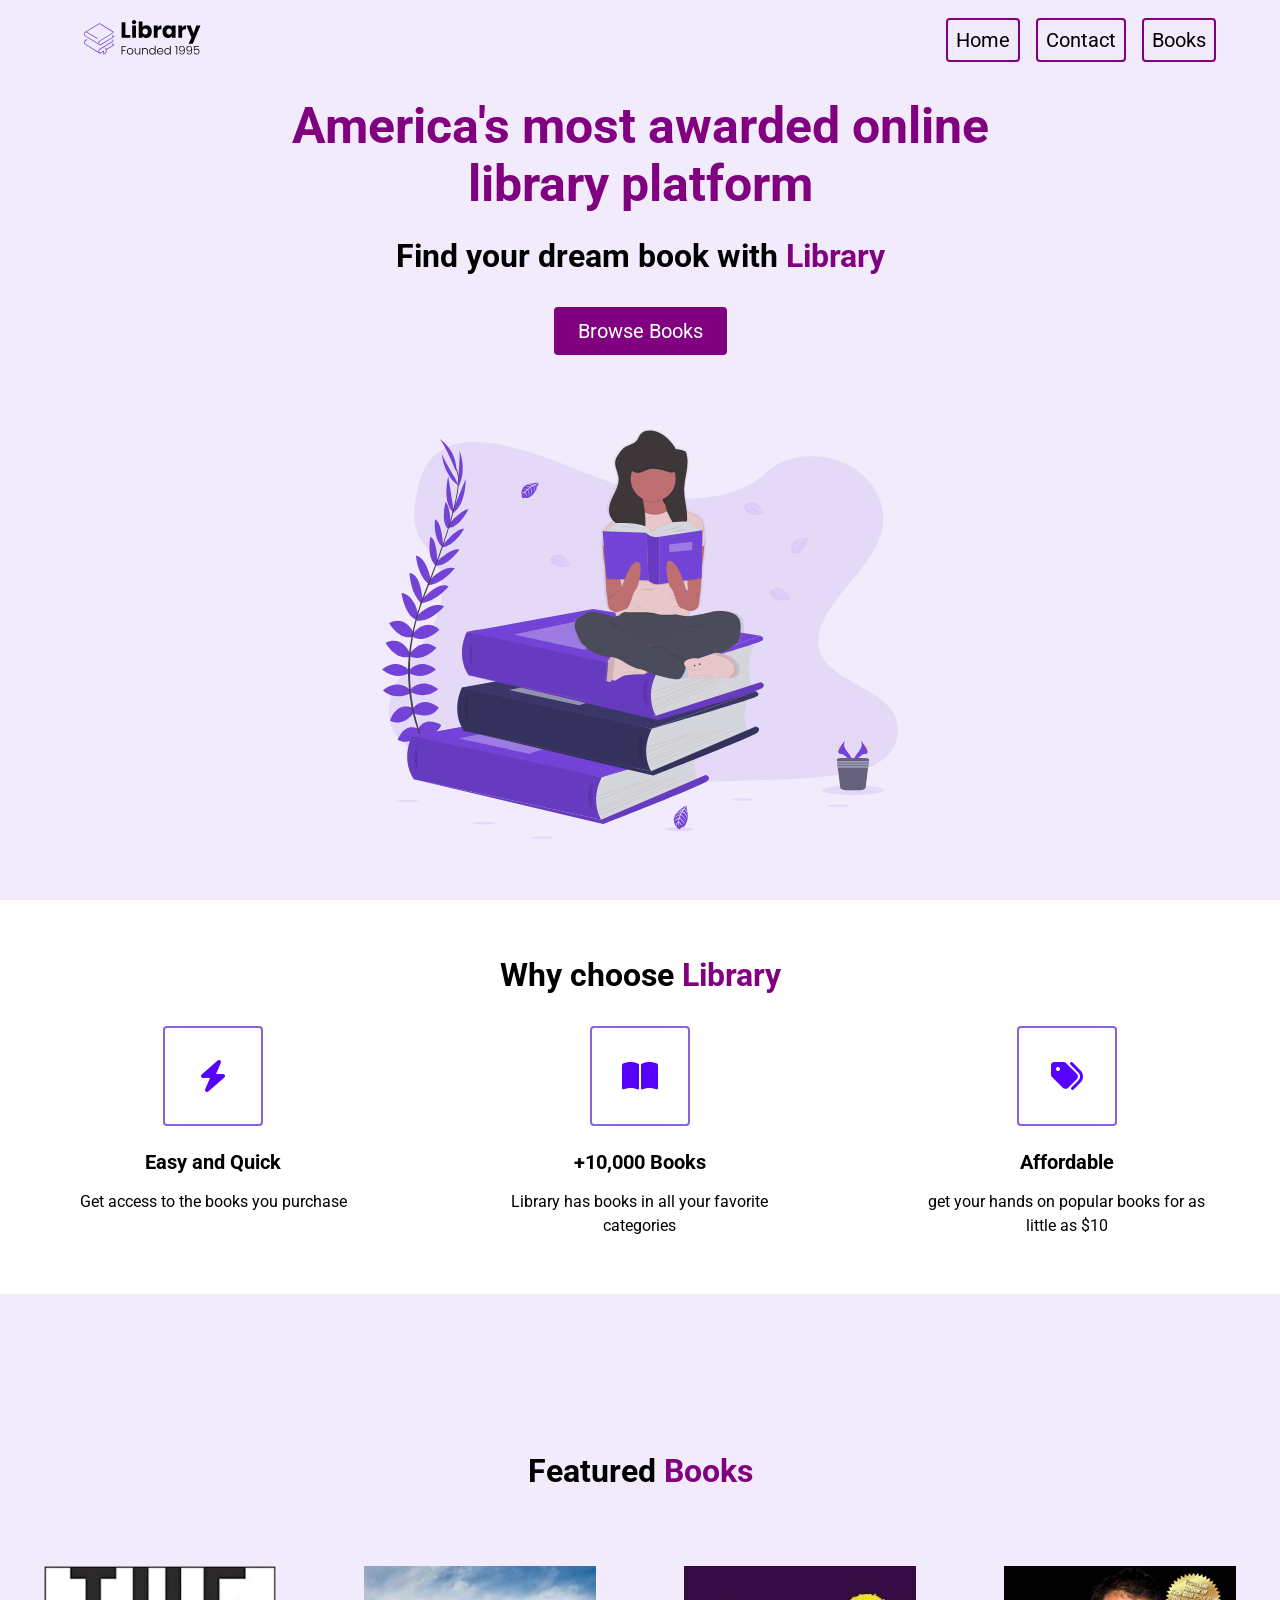
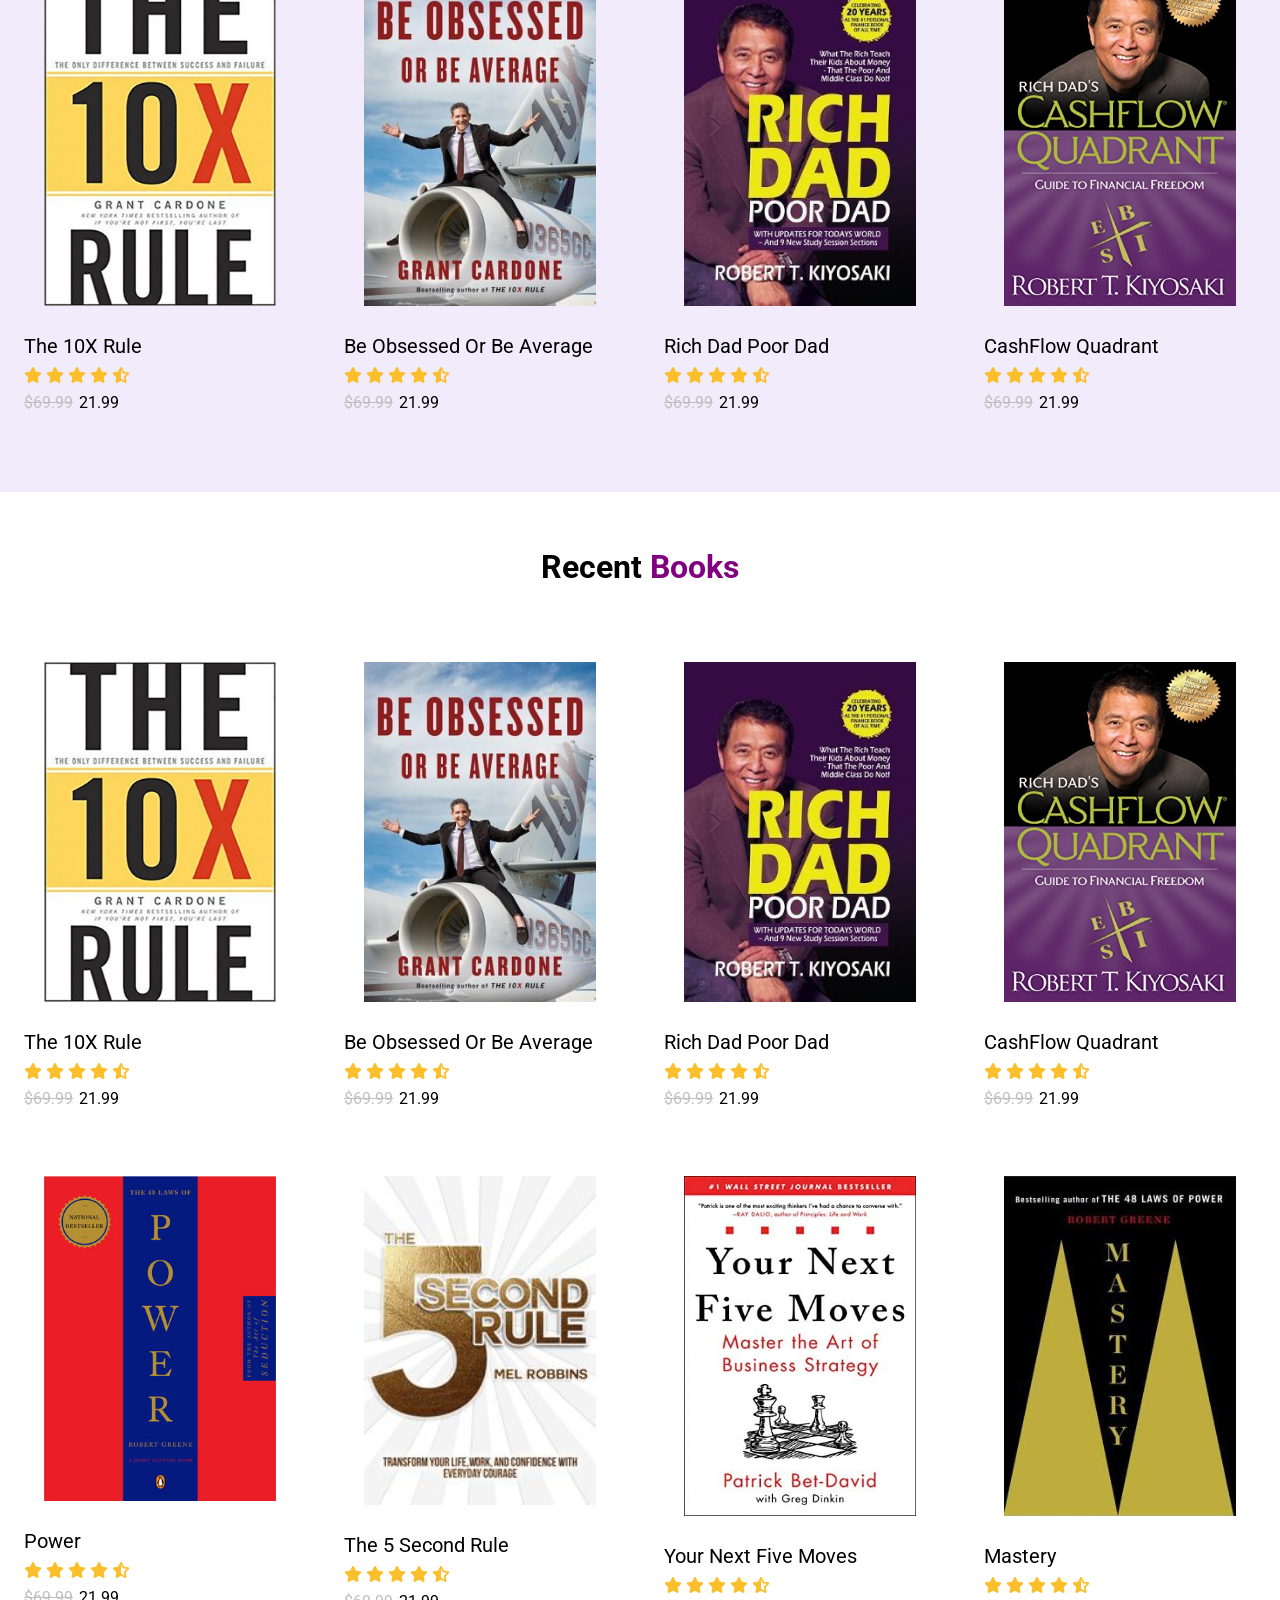
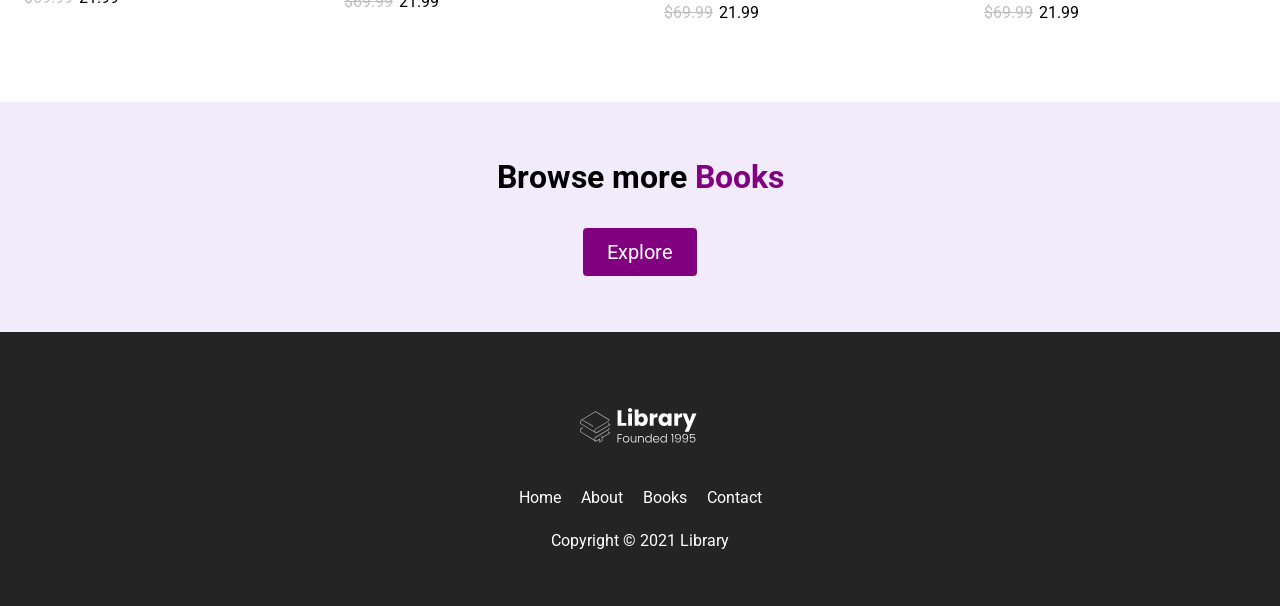
==== index.html @ 12e02684 "Pushed to a different repo" ====
<!DOCTYPE html>
<html lang="en">
<head>
    <link rel="stylesheet" href="https://cdnjs.cloudflare.com/ajax/libs/font-awesome/6.5.0/css/all.min.css">
    <link rel="stylesheet" href="Library.css">
    <script src="index.js"></script>
    <meta charset="UTF-8">
    <meta name="viewport" content="width=device-width, initial-scale=1.0">
    <title>E-Commerce</title>
</head>
<body>
    <section id="landing">
        <nav>
            <div class="nav__container">
            <img src="E-Commerce Assets/assets/Library.svg" class="logo">
            <ul class="nav__links">
                <li><a href="#" class="nav__link nav__link--primary">Home</a>
                <li><a href="#" class="nav__link nav__link--primary">Contact</a>
                <li><a href="#" class="nav__link nav__link--primary">Books</a>
            </ul>
            <button class="btn__menu" onclick="openMenu()">
                <i class="fa-solid fa-bars"></i>
            </button>
            <div class="menu__backdrop">
                <button class="btn__menu btn__menu--close" onclick= "closeMenu()">
                    <i class="fa-solid fa-times"></i>
                </button>
                <ul class="menu__links">
                    <li class="menu__list">
                        <a href="#" class="menu__link" onclick= "closeMenu()">Home</a>
                    </li>
                    <li class="menu__list">
                        <a href="#features" class="menu__link" onclick= "closeMenu()">Books</a>
                    </li>
                    <li class="menu__list">
                        <a href="#" class="menu__link no-cursor" onclick= "closeMenu()">Contact</a>
                    </li>
                </ul>
            </div>
            </div>
        </nav>
        <header>
            <div class="header__container">
                <div class="header__description">
                    <h1>America's most awarded online library platform</h1>
                    <h2>Find your dream book with <span class="purple">Library</span></h2>
                    <a href="#features"><button class="btn"> Browse Books</button></a>
                </div>
                <figure class="header__img--wrapper"><img src="E-Commerce Assets/assets/Undraw_Books.svg"></figure>
            </div>
        </header>
    </section>
    <main>
        <section id="highlights">
            <div class="container">
                <div class="row">
                    <h2>Why choose<span class="purple">&nbsp;Library</span></h2>
                </div>
                <div class="highlight__wrapper">
                    <div class="highlight">
                        <div class="highlight__img">
                            <i class="fa-solid fa-bolt"></i>
                            </div>
                          <h3 class="highlight__subtitle">Easy and Quick</h3>
                          <p class="highlight__para">Get access to the books you purchase</p>
                        </div>

                    <div class="highlight">
                        <div class="highlight__img">
                            <i class="fa-solid fa-book-open"></i>
                             </div>
                          <h3 class="highlight__subtitle">+10,000 Books</h3>
                          <p class="highlight__para">Library has books in all your favorite categories</p>
                       </div>

                    <div class="highlight">
                        <div class="highlight__img">
                            <i class="fa-solid fa-tags"></i>
                             </div>
                          <h3 class="highlight__subtitle">Affordable</h3>
                          <p class="highlight__para">get your hands on popular books for as little as $10</p>
                        </div>
                </div>
            </div>  
        </section>

        <section id="features">
            <div class="container">
                <div class="row">
                    <h2 class="section__title">Featured<span class="purple">&nbsp;Books</span></h2>
                </div>
                <div class="books">
                    <div class="book">
                        <figure class="book__img--wrapper">
                            <img class="book__img" src="E-Commerce Assets/assets/book-1.jpeg" alt="">
                        </figure>
                        <div class="book__title">The 10X Rule</div>
                        <div class="book__ratings">
                            <i class="fa-solid fa-star"></i>
                            <i class="fa-solid fa-star"></i>
                            <i class="fa-solid fa-star"></i>
                            <i class="fa-solid fa-star"></i>
                            <i class="fa-solid fa-star-half-alt"></i>
                        </div>
                        <div class="book__price">
                            <span class="book__price--normal">$69.99</span>21.99
                        </div>
                    </div>
                    <div class="book">
                        <figure class="book__img--wrapper">
                            <img class="book__img" src="E-Commerce Assets/assets/book-2.jpeg" alt="">
                        </figure>
                        <div class="book__title">Be Obsessed Or Be Average</div>
                        <div class="book__ratings">
                            <i class="fa-solid fa-star"></i>
                            <i class="fa-solid fa-star"></i>
                            <i class="fa-solid fa-star"></i>
                            <i class="fa-solid fa-star"></i>
                            <i class="fa-solid fa-star-half-alt"></i>
                        </div>
                        <div class="book__price">
                            <span class="book__price--normal">$69.99</span>21.99
                        </div>
                    </div>
                    <div class="book">
                        <figure class="book__img--wrapper">
                            <img class="book__img" src="E-Commerce Assets/assets/book-3.jpeg" alt="">
                        </figure>
                        <div class="book__title">Rich Dad Poor Dad</div>
                        <div class="book__ratings">
                            <i class="fa-solid fa-star"></i>
                            <i class="fa-solid fa-star"></i>
                            <i class="fa-solid fa-star"></i>
                            <i class="fa-solid fa-star"></i>
                            <i class="fa-solid fa-star-half-alt"></i>
                        </div>
                        <div class="book__price">
                            <span class="book__price--normal">$69.99</span>21.99
                        </div>
                    </div>
                    <div class="book">
                        <figure class="book__img--wrapper">
                            <img class="book__img" src="E-Commerce Assets/assets/book-4.jpeg" alt="">
                        </figure>
                        <div class="book__title">CashFlow Quadrant</div>
                        <div class="book__ratings">
                            <i class="fa-solid fa-star"></i>
                            <i class="fa-solid fa-star"></i>
                            <i class="fa-solid fa-star"></i>
                            <i class="fa-solid fa-star"></i>
                            <i class="fa-solid fa-star-half-alt"></i>
                        </div>
                        <div class="book__price">
                            <span class="book__price--normal">$69.99</span>21.99
                        </div>
                    </div>
                </div>
            </div>  
        </section>

        <section id="recent">
            <div class="container">
                <div class="row">
                    <h2 class="section__title">Recent<span class="purple">&nbsp;Books</span></h2>
                </div>
                <div class="books">
                    <div class="book">
                        <figure class="book__img--wrapper">
                            <img class="book__img" src="E-Commerce Assets/assets/book-1.jpeg" alt="">
                        </figure>
                        <div class="book__title">The 10X Rule</div>
                        <div class="book__ratings">
                            <i class="fa-solid fa-star"></i>
                            <i class="fa-solid fa-star"></i>
                            <i class="fa-solid fa-star"></i>
                            <i class="fa-solid fa-star"></i>
                            <i class="fa-solid fa-star-half-alt"></i>
                        </div>
                        <div class="book__price">
                            <span class="book__price--normal">$69.99</span>21.99
                        </div>
                    </div>
                    <div class="book">
                        <figure class="book__img--wrapper">
                            <img class="book__img" src="E-Commerce Assets/assets/book-2.jpeg" alt="">
                        </figure>
                        <div class="book__title">Be Obsessed Or Be Average</div>
                        <div class="book__ratings">
                            <i class="fa-solid fa-star"></i>
                            <i class="fa-solid fa-star"></i>
                            <i class="fa-solid fa-star"></i>
                            <i class="fa-solid fa-star"></i>
                            <i class="fa-solid fa-star-half-alt"></i>
                        </div>
                        <div class="book__price">
                            <span class="book__price--normal">$69.99</span>21.99
                        </div>
                    </div>
                    <div class="book">
                        <figure class="book__img--wrapper">
                            <img class="book__img" src="E-Commerce Assets/assets/book-3.jpeg" alt="">
                        </figure>
                        <div class="book__title">Rich Dad Poor Dad</div>
                        <div class="book__ratings">
                            <i class="fa-solid fa-star"></i>
                            <i class="fa-solid fa-star"></i>
                            <i class="fa-solid fa-star"></i>
                            <i class="fa-solid fa-star"></i>
                            <i class="fa-solid fa-star-half-alt"></i>
                        </div>
                        <div class="book__price">
                            <span class="book__price--normal">$69.99</span>21.99
                        </div>
                    </div>
                    <div class="book">
                        <figure  class="book__img--wrapper">
                            <img class="book__img" src="E-Commerce Assets/assets/book-4.jpeg" alt="">
                        </figure>
                        <div class="book__title">CashFlow Quadrant</div>
                        <div class="book__ratings">
                            <i class="fa-solid fa-star"></i>
                            <i class="fa-solid fa-star"></i>
                            <i class="fa-solid fa-star"></i>
                            <i class="fa-solid fa-star"></i>
                            <i class="fa-solid fa-star-half-alt"></i>
                        </div>
                        <div class="book__price">
                            <span class="book__price--normal">$69.99</span>21.99
                        </div>
                    </div>
                    <div class="book">
                        <figure  class="book__img--wrapper">
                            <img class="book__img" src="E-Commerce Assets/assets/book-5.jpeg" alt="">
                        </figure>
                        <div class="book__title">Power</div>
                        <div class="book__ratings">
                            <i class="fa-solid fa-star"></i>
                            <i class="fa-solid fa-star"></i>
                            <i class="fa-solid fa-star"></i>
                            <i class="fa-solid fa-star"></i>
                            <i class="fa-solid fa-star-half-alt"></i>
                        </div>
                        <div class="book__price">
                            <span class="book__price--normal">$69.99</span>21.99
                        </div>
                    </div>
                    <div class="book">
                        <figure  class="book__img--wrapper">
                            <img class="book__img" src="E-Commerce Assets/assets/book-6.jpeg" alt="">
                        </figure>
                        <div class="book__title">The 5 Second Rule</div>
                        <div class="book__ratings">
                            <i class="fa-solid fa-star"></i>
                            <i class="fa-solid fa-star"></i>
                            <i class="fa-solid fa-star"></i>
                            <i class="fa-solid fa-star"></i>
                            <i class="fa-solid fa-star-half-alt"></i>
                        </div>
                        <div class="book__price">
                            <span class="book__price--normal">$69.99</span>21.99
                        </div>
                    </div>
                    <div class="book">
                        <figure  class="book__img--wrapper">
                            <img class="book__img" src="E-Commerce Assets/assets/book-7.jpg" alt="">
                        </figure>
                        <div class="book__title">Your Next Five Moves</div>
                        <div class="book__ratings">
                            <i class="fa-solid fa-star"></i>
                            <i class="fa-solid fa-star"></i>
                            <i class="fa-solid fa-star"></i>
                            <i class="fa-solid fa-star"></i>
                            <i class="fa-solid fa-star-half-alt"></i>
                        </div>
                        <div class="book__price">
                            <span class="book__price--normal">$69.99</span>21.99
                        </div>
                    </div>
                    <div class="book">
                        <figure  class="book__img--wrapper">
                            <img class="book__img" src="E-Commerce Assets/assets/book-8.jpeg" alt="">
                        </figure>
                        <div class="book__title">Mastery</div>
                        <div class="book__ratings">
                            <i class="fa-solid fa-star"></i>
                            <i class="fa-solid fa-star"></i>
                            <i class="fa-solid fa-star"></i>
                            <i class="fa-solid fa-star"></i>
                            <i class="fa-solid fa-star-half-alt"></i>
                        </div>
                        <div class="book__price">
                            <span class="book__price--normal">$69.99</span>21.99
                        </div>
                    </div>
                </div>
            </div>  
        </section>
        <section id="explore">
            <div class="container">
                <div class="row row__column">
                        <h2> Browse more <span class="purple">Books</span></h2>     
                         <a href="#features"><button class="btn">Explore</button></a>
                </div>
            </div>
        </section>
    </main>
    <footer>
        <div class="container">
            <div class="row row__column">
                <a href="#">
                <figure class="footer__logo">
                    <img class="footer__logo--img" src="E-Commerce Assets/assets/Library.svg">
                </figure>
                </a>
                <div class="footer__list">
                    <a href="" class="footer__link">Home</a>
                    <a href="" class="footer__link no-cursor">About</a>
                    <a href="" class="footer__link">Books</a>
                    <a href="" class="footer__link no-cursor">Contact</a>
                </div>
                <div class="footer__copyright">Copyright &copy; 2021 Library</div>
            </div>
        </div>
    </footer>
</body>
</html>
---- Library.css ----
@import url('https://fonts.googleapis.com/css2?family=Roboto:ital,wght@0,100..900;1,100..900&display=swap');

*{
    padding: 0;
    margin: 0;
    box-sizing: border-box;
    font-family: 'Roboto' , sans-serif;
}

html{
    scroll-behavior: smooth;
}

body{
    overflow-x: hidden;
}

nav{
    height: 80px;
    display: flex;
}

a{
    text-decoration: none;
}

a:hover{
    text-decoration: underline;
}

img{
   width: 100%; 
   height: 100%;
   max-height: 50vh;
   padding: 20px;
}

.nav__container{
    display: flex;
    width: 100%;
    justify-content: space-between;
    max-width: 1200px;
    margin: 0 auto;
    align-items: center;
    padding: 0 24px;
}

.logo{
    width: 160px;
}

.purple{
    color: purple;
}

ul{
    display: flex;
}

li{
    list-style: none;
}

.nav__link{
    margin-left:16px;
    text-decoration: none;
    font-size: 20px;
    color: black;
    padding: 8px;
}

.nav__link:hover{
    text-decoration: underline;
}

.nav__link--primary{
    border: 2px solid purple;
    border-radius: 4px;
}

.nav__link--primary:hover{
    text-decoration: none;
}
.btn__menu{
    background-color: transparent;
    font-size: 40px;
    text-align: center;
    border: none;
    color: #7342d6;
    display: none;
}

.menu__backdrop{
    position: absolute;
    background-color: #242424;
    top: 0;
    left: 0;
    right: 0;
    bottom: 0;
    z-index: 100;
    justify-content: center;
    align-items: center;
    opacity: 0;
    visibility: hidden;
    transition: all 300ms ease;
}

.menu--open .menu__backdrop{
    visibility: visible;
    opacity: 1;
}

.menu--open{
    max-height: 100vh;
    overflow-y: hidden;
}

.menu__links{
    display: flex;
    flex-direction: column;
    align-items: center;
}

.menu__list{
    padding: 32px 0;
}

.menu__link{
    color: white;
    font-size: 40px;
}

.btn__menu--close{
    position: absolute;
    right: 20px;
    top: 10px;
    padding: 8px;
    color: white;
}

/*

Landing

*/

#landing{
    background-color: rgba(115, 66, 214, 0.1);
}

header{
    height: calc(100vh - 80px);
}

.header__container{
    width: 100%;
    max-width: 720px;
    margin: 0 auto;
    height: 100%;
    display: flex;
    flex-direction: column;
    justify-content: space-around;
}

.header__description{
    display: flex;
    align-items: center;
    flex-direction: column;
}

p{
    line-height: 1.5;
}

h1{
    font-size: 50px;
    color: purple;
    margin-bottom: 24px;
    text-align: center; 
}

h2{
    font-size: 32px;
    margin-bottom: 32px;
    text-align: center; 
}

button{
    cursor: pointer;
}

button:active{
    transform: translateY(1px);
}

button:hover{
    opacity: 0.9;
}

.btn{
    background-color: purple;
    color: white;
    padding:12px 24px;
    font-size: 20px;
    border-radius: 4px;
    border: none;
}

.header__img--wrapper{
    padding: 20px;
    z-index: 2;
}

.container{
    padding: 56px 0;
}

.row{
    width: 100%;
    max-width: 1200px;
    margin: 0 auto;
}

.row__column{
    display: flex;
    flex-direction: column;
    align-items: center;
}

.no-cursor{
    cursor: not-allowed;
}

/* Highlights */

#highlights{
    position: relative;
}

#highlights:before,
#highlights:after {
    content:"";
    background:url('E-Commerce/E-Commerce Assets/assets/wave.svg');
    position: absolute;
    width: 101vw;
    height: 12vw;
    left: 0;
    z-index: 1;
    background-size: cover;
    background-repeat: no-repeat;
}


#highlights:before{
    transform: translateY(-100%);
    top: 1px;
}

#highlights:after{
    transform: translateY(100%) rotate(180deg);
    bottom: 1px;
}

.highlight__wrapper{
    display: flex;
    flex-wrap: wrap;
}

.highlight{
    padding: 0 24px;
    width: calc(100% / 3);
    display: flex;
    align-items: center;
    flex-direction: column;
}

.highlight__para{
    text-align: center;
    font-weight: 400;
    max-width: 280px;
}

.highlight__img{
    border: 2px solid #8c63df;
    color: #5602fe;
    height: 100px;
    width: 100px;
    justify-content: center;
    align-items: center;
    display: flex;
    border-radius: 4px;
    font-size: 32px;
    margin-bottom: 24px;
}

.highlight__subtitle{
    font-size: 20px;
    margin-bottom: 16px;
    text-align: center;
}

/* 

Features

*/

#features{
    background-color: rgba(115, 66, 214, 0.1);
    padding-top: 8vw;
}

.books{
    display: flex;
    flex-wrap: wrap;
}

.book{
    width: 25%;
    padding: 24px;
}

.book__img{
    max-height: 380px;
    transition: all 300ms ease;
    cursor: no-drop;
}

.book__img--wrapper{
    margin-bottom: 8px;
    border-radius: 4px;
    overflow: hidden;
    display: flex;
}

.book:hover .book__img{
    transform: scale(1.03);
}

.book__title{
    font-size: 20px;
    margin-bottom: 8px;
}

.book__title:hover{
    text-decoration: underline;
    cursor: no-drop;
}

.book__ratings{
    margin-bottom: 8px;
    color: #fabf2a;
}

.book__price--normal{
    text-decoration: line-through;
    color: #bfbfbf;
    padding-right:6px; 
}

/* 

Explore Section

*/

#explore{
     background-color: rgba(115, 66, 214, 0.1);
}

/*

Footer

*/

footer{
    background-color: #242424;
}

.footer__link{
    padding: 0 8px;
    color: #fff;
}

.footer__logo{
    display: flex;
}

.footer__logo--img{
    width: 160px;
    filter: grayscale(1) invert(1);
}

.footer__social--link,
.footer__copyright{
    color: #fff;
}

.footer__list{
    margin: 20px 0 24px 0
}

@media(max-width: 768px){
    .header__description{
        padding: 0 24px;
    }

    h1{
        font-size: 40px;
    }

    h2{
        font-size: 26px;
    }
    button{
        font-size: 18px;
    }

    .book{
        width: 50%;
    }

}

@media (max-width: 550px){
.nav__links{
    display: none;
}

.btn__menu{
    display: block;
}

.highlight{
    width: 100%;
    margin-bottom: 24px;
}

.highlight:not(:last-child){
    margin-bottom: 24px;
}

}
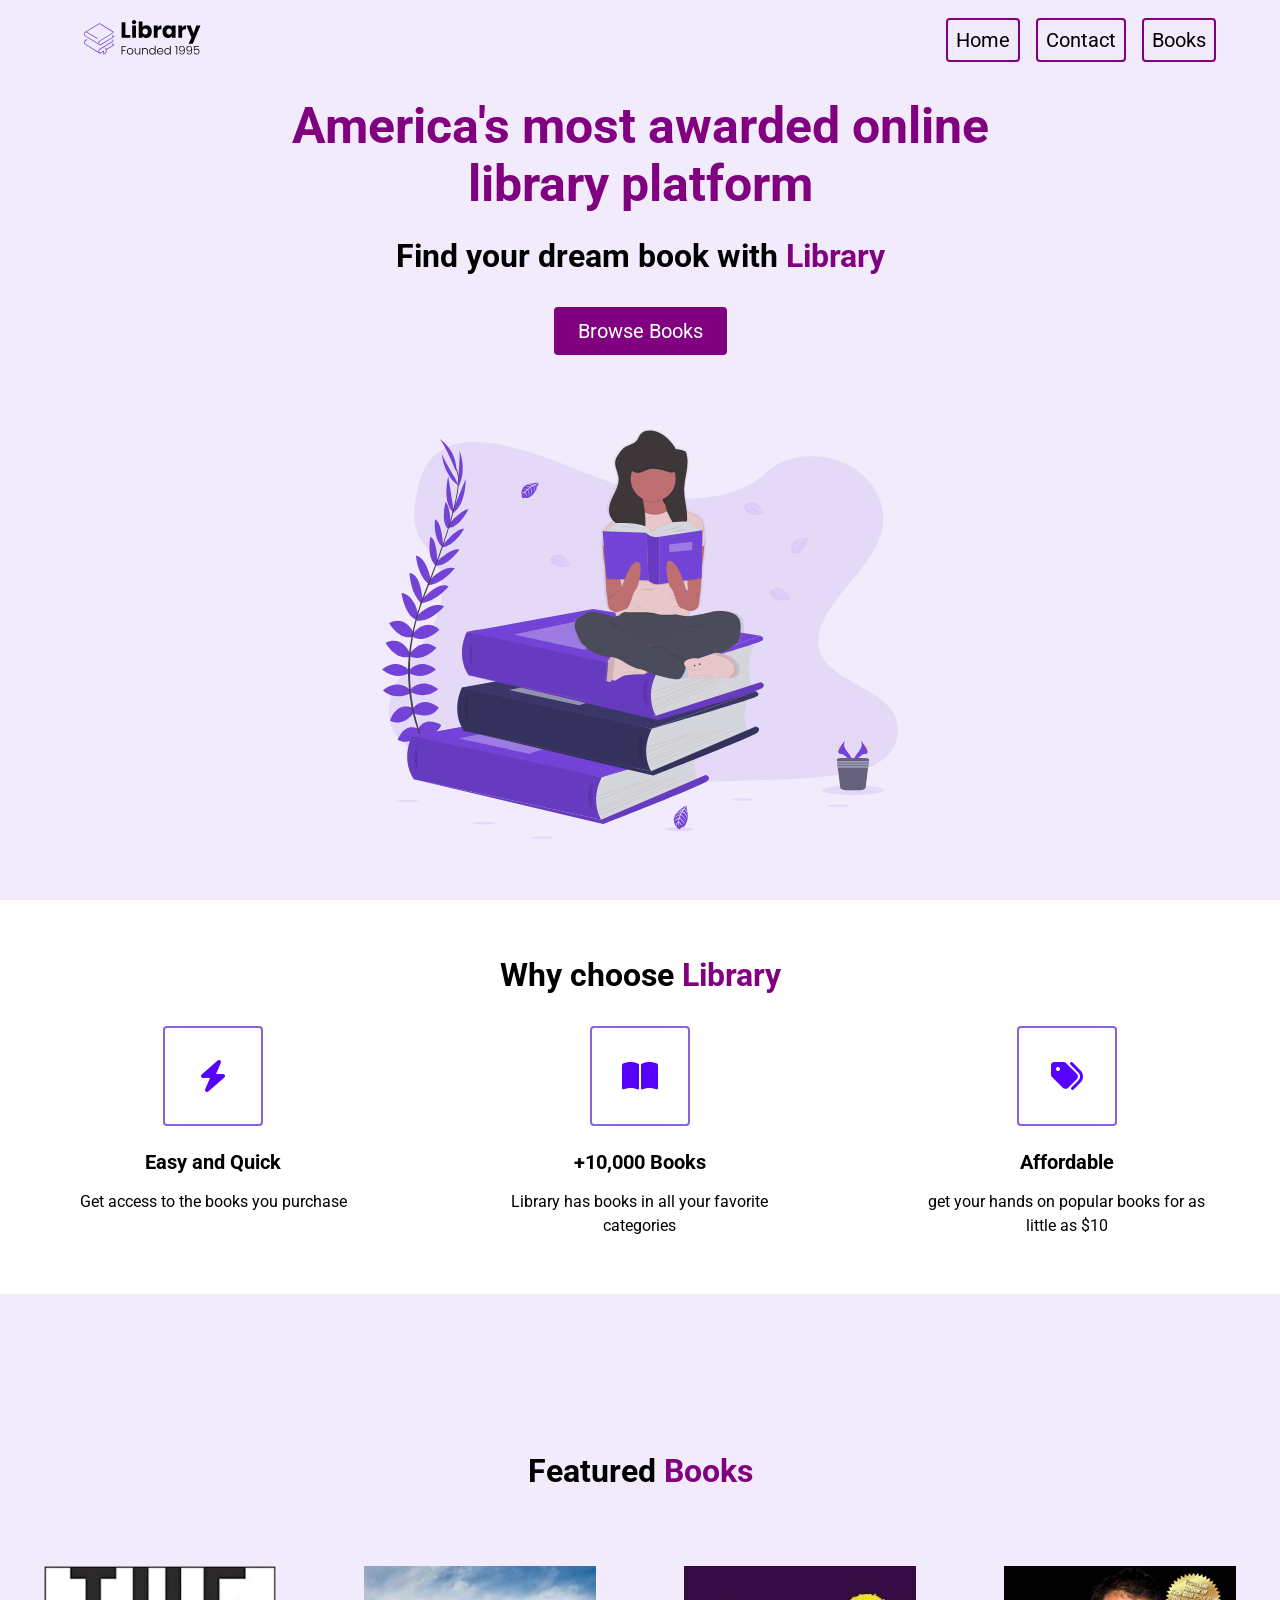
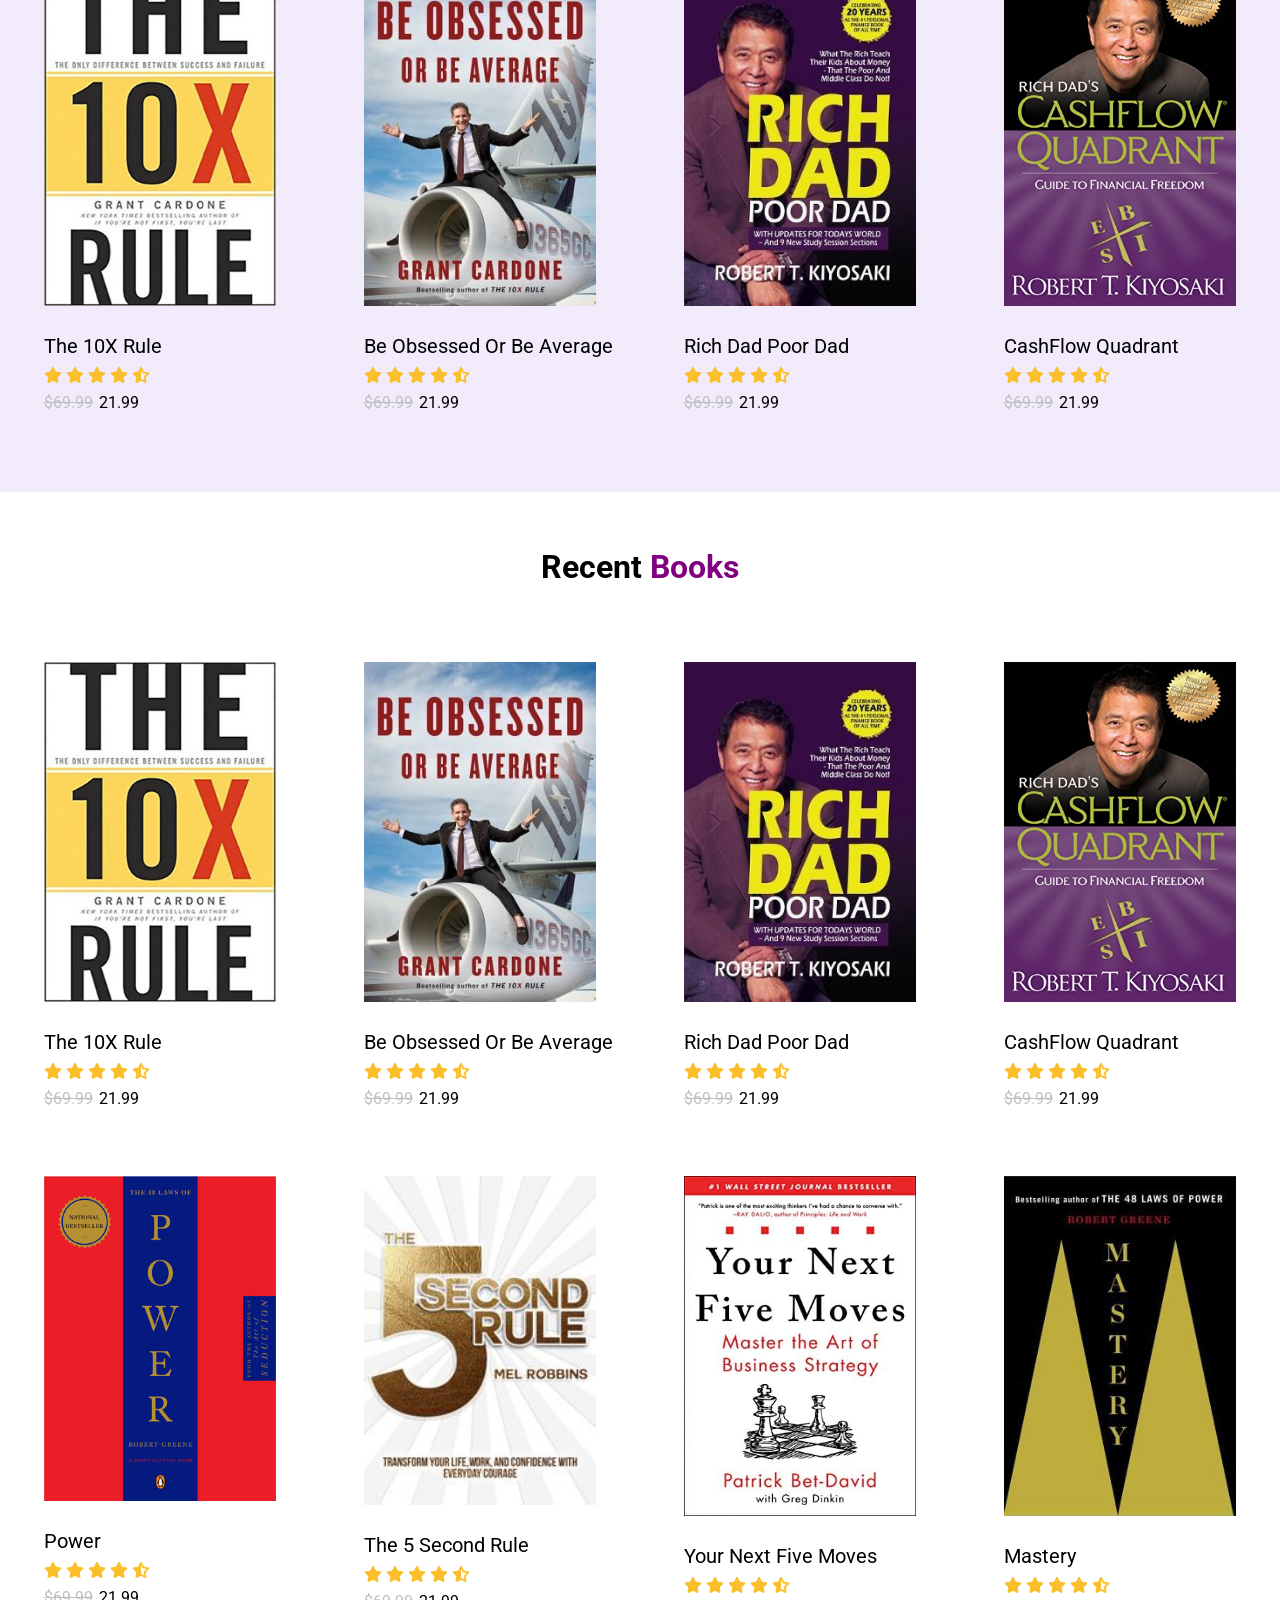
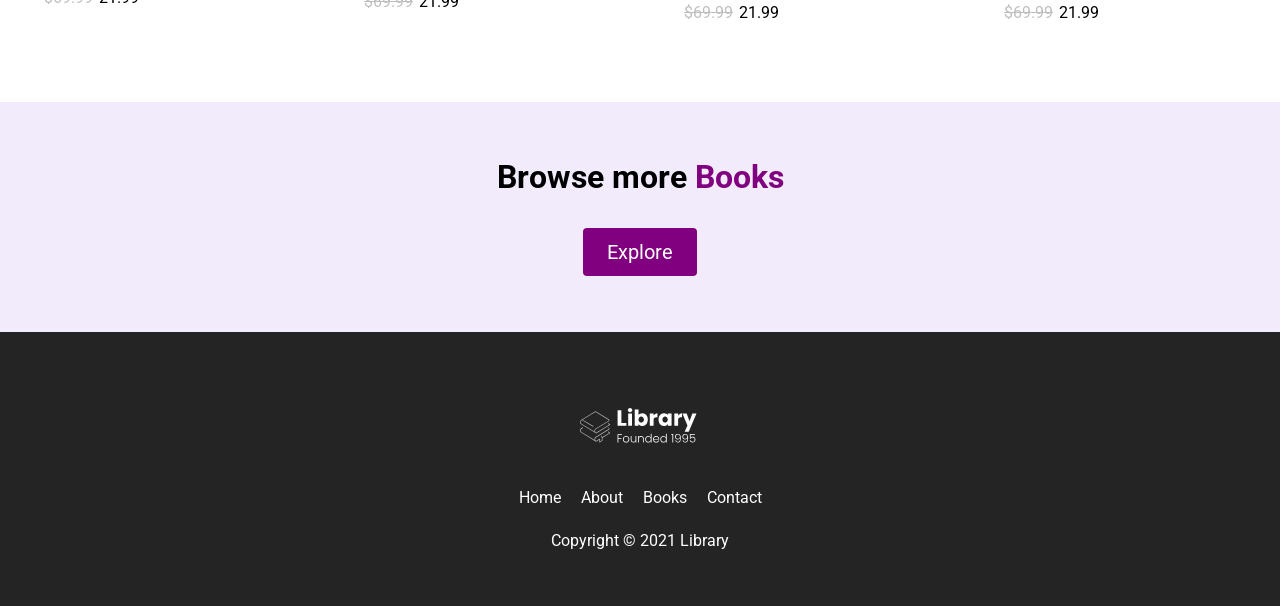
==== commit fe11119a: "Began work on the Javascript" ====
--- a/index.html
+++ b/index.html
@@ -16,7 +16,7 @@
             <ul class="nav__links">
                 <li><a href="#" class="nav__link nav__link--primary">Home</a>
                 <li><a href="#" class="nav__link nav__link--primary">Contact</a>
-                <li><a href="#" class="nav__link nav__link--primary">Books</a>
+                <li><a href="books.html" class="nav__link nav__link--primary">Books</a>
             </ul>
             <button class="btn__menu" onclick="openMenu()">
                 <i class="fa-solid fa-bars"></i>
--- a/Library.css
+++ b/Library.css
@@ -315,6 +315,13 @@
     flex-wrap: wrap;
 }
 
+.books__header {
+    display: flex;
+    justify-content: space-between;
+    align-items: center;
+    padding: 0 24px;
+}
+
 .book{
     width: 25%;
     padding: 24px;
@@ -340,6 +347,7 @@
 .book__title{
     font-size: 20px;
     margin-bottom: 8px;
+    padding-left: 20px;
 }
 
 .book__title:hover{
@@ -350,12 +358,14 @@
 .book__ratings{
     margin-bottom: 8px;
     color: #fabf2a;
+    padding-left: 20px;
 }
 
 .book__price--normal{
     text-decoration: line-through;
     color: #bfbfbf;
     padding-right:6px; 
+    padding-left: 20px;
 }
 
 /* 
@@ -443,4 +453,10 @@
 
 }
 
-
+@media (max-width:460px){
+    #highlights .row {
+        margin-top: 30px
+    }
+}
+
+
